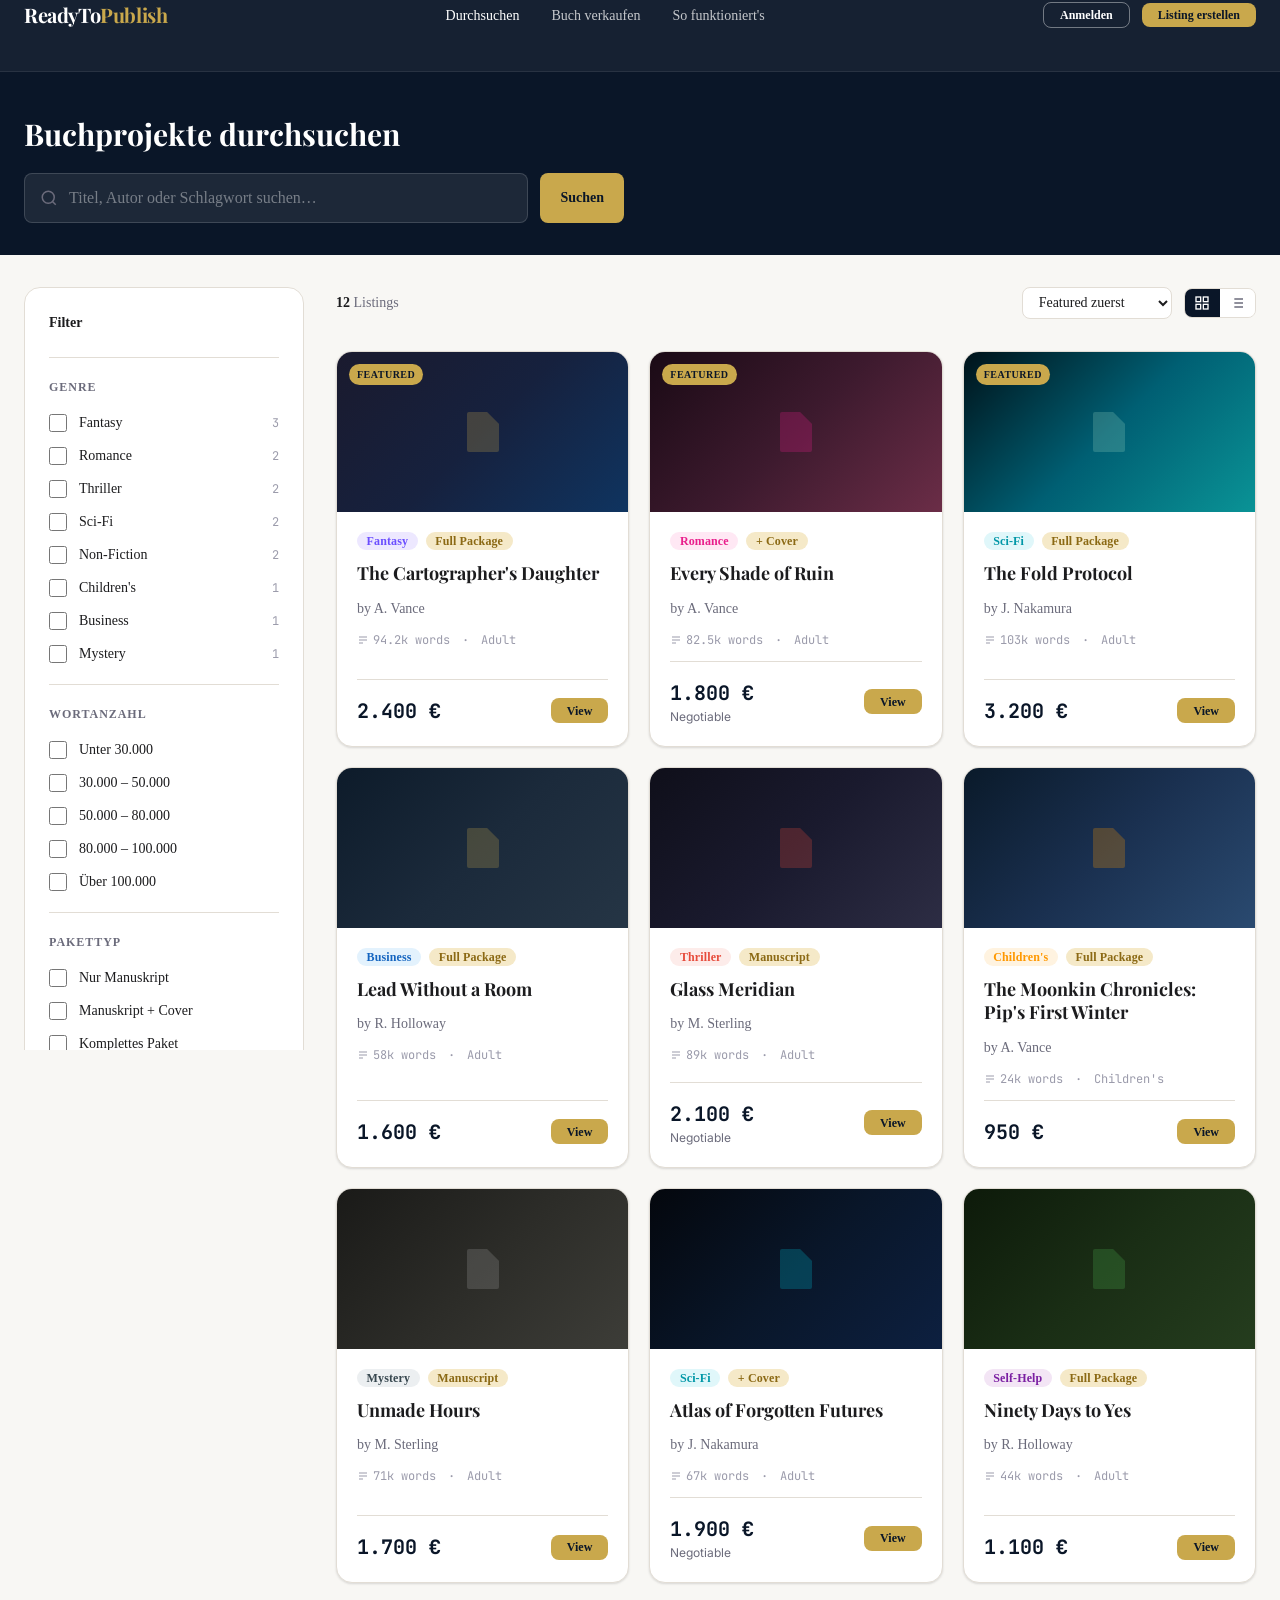
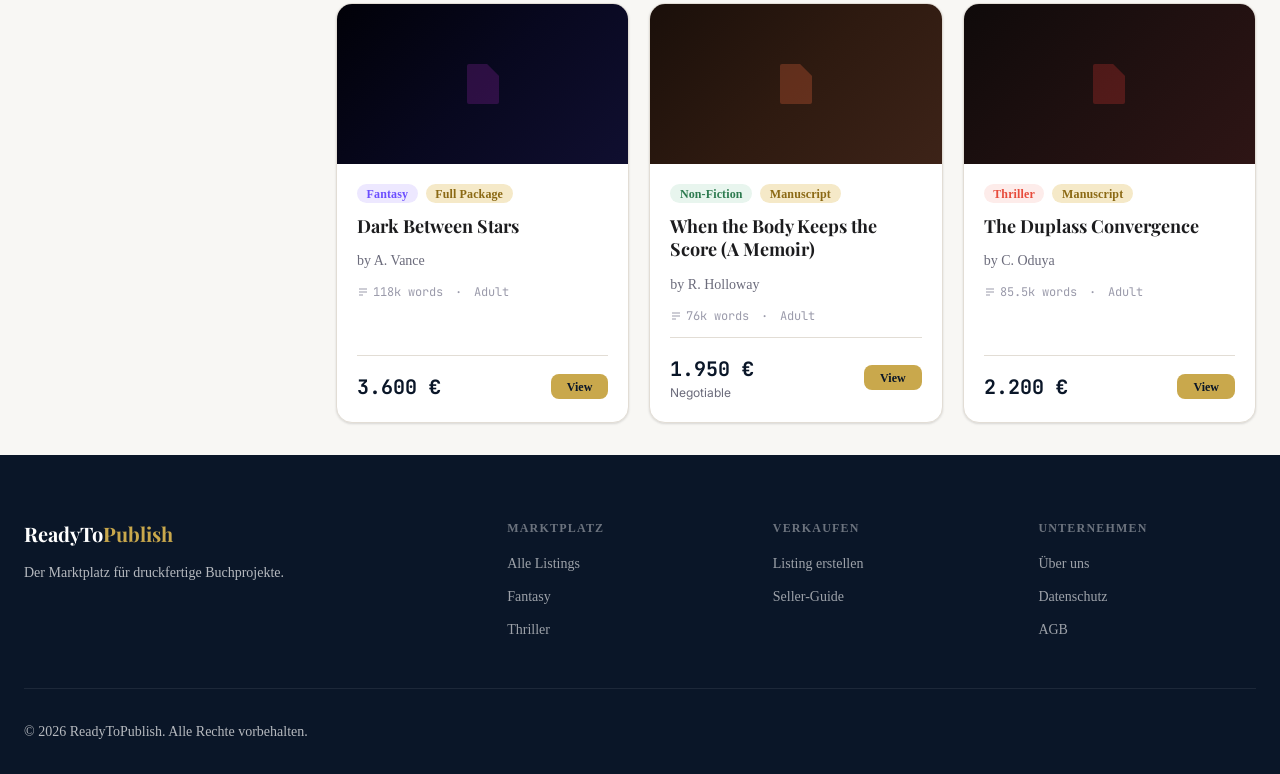
==== browse.html @ c1dad69d "feat: launch ReadyToPublish marketplace website Complete 4-page marketplace for buying and selling f" ====
<!DOCTYPE html>
<html lang="de">
<head>
  <meta charset="UTF-8">
  <meta name="viewport" content="width=device-width, initial-scale=1.0">
  <title>Listings durchsuchen — ReadyToPublish</title>
  <meta name="description" content="Durchsuche hunderte druckfertige Buchprojekte nach Genre, Wortanzahl, Pakettyp und Preis.">
  <link rel="preconnect" href="https://fonts.googleapis.com">
  <link rel="preconnect" href="https://fonts.gstatic.com" crossorigin>
  <link href="https://fonts.googleapis.com/css2?family=Playfair+Display:ital,wght@0,700;0,800;1,700&family=Inter:wght@400;500;600;700&family=JetBrains+Mono:wght@400;700&display=swap" rel="stylesheet">
  <link rel="stylesheet" href="css/reset.css">
  <link rel="stylesheet" href="css/variables.css">
  <link rel="stylesheet" href="css/layout.css">
  <link rel="stylesheet" href="css/components.css">
  <link rel="stylesheet" href="css/browse.css">
</head>
<body>

<!-- Navigation -->
<nav class="nav">
  <div class="container">
    <div class="nav__inner">
      <a href="index.html" class="nav__logo">ReadyTo<span>Publish</span></a>
      <div class="nav__links">
        <a href="browse.html" class="nav__link">Durchsuchen</a>
        <a href="sell.html" class="nav__link">Buch verkaufen</a>
        <a href="index.html#how-it-works" class="nav__link">So funktioniert's</a>
      </div>
      <div class="nav__actions">
        <a href="#" class="btn btn--outline btn--sm">Anmelden</a>
        <a href="sell.html" class="btn btn--primary btn--sm">Listing erstellen</a>
      </div>
      <button class="nav__toggle" aria-label="Menü öffnen" aria-expanded="false">
        <span></span><span></span><span></span>
      </button>
    </div>
  </div>
  <div class="nav__mobile">
    <a href="browse.html" class="nav__link">Durchsuchen</a>
    <a href="sell.html" class="nav__link">Buch verkaufen</a>
    <a href="index.html#how-it-works" class="nav__link">So funktioniert's</a>
    <a href="#" class="btn btn--outline btn--sm" style="margin-top:8px">Anmelden</a>
    <a href="sell.html" class="btn btn--primary btn--sm">Listing erstellen</a>
  </div>
</nav>

<!-- Browse header -->
<div class="browse-header">
  <div class="container">
    <h1 class="browse-header__title">Buchprojekte durchsuchen</h1>
    <form class="search-bar" id="searchForm">
      <div class="search-bar__input-wrap">
        <svg viewBox="0 0 24 24" fill="none" stroke="currentColor" stroke-width="2">
          <circle cx="11" cy="11" r="8"/><path d="m21 21-4.35-4.35"/>
        </svg>
        <input type="search" class="search-bar__input" id="searchInput"
               placeholder="Titel, Autor oder Schlagwort suchen…">
      </div>
      <button type="submit" class="btn btn--primary">Suchen</button>
    </form>
  </div>
</div>

<!-- Browse body -->
<div class="browse-body">
  <div class="container">
    <div class="browse-layout">

      <!-- Filter Sidebar -->
      <aside class="filter-sidebar">
        <div class="filter-sidebar__title">
          Filter
          <span class="filter-sidebar__clear" id="clearFilters">Alle zurücksetzen</span>
        </div>

        <!-- Mobile close -->
        <button id="closeSidebar" class="btn btn--ghost btn--sm" style="display:none; margin-bottom: var(--space-4)">
          ✕ Schließen
        </button>

        <div class="filter-group">
          <div class="filter-group__heading">Genre</div>
          <div class="checkbox-group" id="genreFilter">
            <!-- rendered by JS -->
          </div>
        </div>

        <div class="filter-group">
          <div class="filter-group__heading">Wortanzahl</div>
          <div class="checkbox-group" id="wordRangeFilter">
            <!-- rendered by JS -->
          </div>
        </div>

        <div class="filter-group">
          <div class="filter-group__heading">Pakettyp</div>
          <div class="checkbox-group" id="packageFilter">
            <!-- rendered by JS -->
          </div>
        </div>

        <div class="filter-group">
          <div class="filter-group__heading">Preis (€)</div>
          <div class="price-range-inputs">
            <input type="number" class="price-range-input" id="priceMin"
                   placeholder="Min" min="0" step="100">
            <input type="number" class="price-range-input" id="priceMax"
                   placeholder="Max" min="0" step="100">
          </div>
        </div>
      </aside>

      <!-- Main content -->
      <main>
        <!-- Mobile filter toggle -->
        <button class="filter-toggle-btn" id="filterToggleBtn">
          <svg width="16" height="16" viewBox="0 0 24 24" fill="none" stroke="currentColor" stroke-width="2">
            <line x1="4" y1="6" x2="20" y2="6"/><line x1="8" y1="12" x2="20" y2="12"/>
            <line x1="12" y1="18" x2="20" y2="18"/>
          </svg>
          Filter anzeigen
        </button>

        <div class="browse-toolbar">
          <div class="browse-result-count" id="resultCount">–</div>
          <div class="browse-controls">
            <select class="sort-select" id="sortSelect">
              <option value="featured">Featured zuerst</option>
              <option value="newest">Neueste zuerst</option>
              <option value="price-asc">Preis: Aufsteigend</option>
              <option value="price-desc">Preis: Absteigend</option>
              <option value="words-desc">Meiste Wörter</option>
            </select>
            <div class="view-toggle">
              <button class="view-toggle__btn active" data-view="grid" title="Rasteransicht">
                <svg viewBox="0 0 24 24" fill="none" stroke="currentColor" stroke-width="2">
                  <rect x="3" y="3" width="7" height="7"/><rect x="14" y="3" width="7" height="7"/>
                  <rect x="3" y="14" width="7" height="7"/><rect x="14" y="14" width="7" height="7"/>
                </svg>
              </button>
              <button class="view-toggle__btn" data-view="list" title="Listenansicht">
                <svg viewBox="0 0 24 24" fill="none" stroke="currentColor" stroke-width="2">
                  <line x1="8" y1="6" x2="21" y2="6"/><line x1="8" y1="12" x2="21" y2="12"/>
                  <line x1="8" y1="18" x2="21" y2="18"/>
                  <line x1="3" y1="6" x2="3.01" y2="6"/><line x1="3" y1="12" x2="3.01" y2="12"/>
                  <line x1="3" y1="18" x2="3.01" y2="18"/>
                </svg>
              </button>
            </div>
          </div>
        </div>

        <!-- Active filter chips -->
        <div class="active-filters" id="activeFilters"></div>

        <!-- Listings -->
        <div class="listings-grid" id="listingsContainer">
          <!-- rendered by JS -->
        </div>
      </main>

    </div>
  </div>
</div>

<!-- Footer -->
<footer class="footer">
  <div class="container">
    <div class="footer__grid">
      <div>
        <div class="footer__logo">ReadyTo<span>Publish</span></div>
        <p class="footer__tagline">Der Marktplatz für druckfertige Buchprojekte.</p>
      </div>
      <div>
        <div class="footer__heading">Marktplatz</div>
        <div class="footer__links">
          <a href="browse.html" class="footer__link">Alle Listings</a>
          <a href="browse.html?category=fantasy" class="footer__link">Fantasy</a>
          <a href="browse.html?category=thriller" class="footer__link">Thriller</a>
        </div>
      </div>
      <div>
        <div class="footer__heading">Verkaufen</div>
        <div class="footer__links">
          <a href="sell.html" class="footer__link">Listing erstellen</a>
          <a href="#" class="footer__link">Seller-Guide</a>
        </div>
      </div>
      <div>
        <div class="footer__heading">Unternehmen</div>
        <div class="footer__links">
          <a href="#" class="footer__link">Über uns</a>
          <a href="#" class="footer__link">Datenschutz</a>
          <a href="#" class="footer__link">AGB</a>
        </div>
      </div>
    </div>
    <div class="footer__bottom">
      <span>© 2026 ReadyToPublish. Alle Rechte vorbehalten.</span>
    </div>
  </div>
</footer>

<script type="module" src="js/browse.js"></script>
</body>
</html>
---- css/variables.css ----
:root {
  /* Colors */
  --color-navy: #0A1628;
  --color-navy-light: #1A2A45;
  --color-navy-mid: #122040;
  --color-gold: #C9A84C;
  --color-gold-light: #E8C96B;
  --color-gold-pale: #F5E9C8;
  --color-surface: #F8F7F4;
  --color-surface-alt: #EFEDE8;
  --color-white: #FFFFFF;
  --color-text: #1C1C1E;
  --color-text-muted: #6B6B7B;
  --color-text-light: #9B9BAB;
  --color-border: #E2DDD5;
  --color-border-dark: #C8C2B8;
  --color-success: #2D7A4F;
  --color-success-bg: #E8F5EE;
  --color-error: #C0392B;
  --color-error-bg: #FDECEA;

  /* Genre Colors */
  --color-fantasy: #6B4EFF;
  --color-romance: #E91E8C;
  --color-thriller: #E74C3C;
  --color-scifi: #0097A7;
  --color-nonfiction: #2D7A4F;
  --color-children: #FF9800;
  --color-business: #1565C0;
  --color-selfhelp: #7B1FA2;
  --color-biography: #5D4037;
  --color-mystery: #37474F;

  /* Typography */
  --font-serif: 'Playfair Display', Georgia, serif;
  --font-sans: 'Inter', -apple-system, BlinkMacSystemFont, 'Segoe UI', sans-serif;
  --font-mono: 'JetBrains Mono', 'Fira Code', monospace;

  /* Font Sizes */
  --text-xs: 0.75rem;
  --text-sm: 0.875rem;
  --text-base: 1rem;
  --text-lg: 1.125rem;
  --text-xl: 1.25rem;
  --text-2xl: 1.5rem;
  --text-3xl: 1.875rem;
  --text-4xl: 2.25rem;
  --text-5xl: 3rem;
  --text-6xl: 3.75rem;

  /* Font Weights */
  --weight-normal: 400;
  --weight-medium: 500;
  --weight-semibold: 600;
  --weight-bold: 700;

  /* Spacing */
  --space-1: 0.25rem;
  --space-2: 0.5rem;
  --space-3: 0.75rem;
  --space-4: 1rem;
  --space-5: 1.25rem;
  --space-6: 1.5rem;
  --space-8: 2rem;
  --space-10: 2.5rem;
  --space-12: 3rem;
  --space-16: 4rem;
  --space-20: 5rem;
  --space-24: 6rem;
  --space-32: 8rem;

  /* Border Radius */
  --radius-sm: 4px;
  --radius-md: 8px;
  --radius-lg: 12px;
  --radius-xl: 16px;
  --radius-2xl: 24px;
  --radius-full: 9999px;

  /* Shadows */
  --shadow-sm: 0 1px 3px rgba(0,0,0,0.08), 0 1px 2px rgba(0,0,0,0.06);
  --shadow-md: 0 4px 12px rgba(0,0,0,0.1), 0 2px 6px rgba(0,0,0,0.06);
  --shadow-lg: 0 10px 30px rgba(0,0,0,0.12), 0 4px 12px rgba(0,0,0,0.08);
  --shadow-xl: 0 20px 50px rgba(0,0,0,0.15);
  --shadow-gold: 0 4px 20px rgba(201,168,76,0.3);

  /* Transitions */
  --transition-fast: 150ms ease;
  --transition-base: 250ms ease;
  --transition-slow: 400ms ease;

  /* Layout */
  --container-max: 1280px;
  --container-narrow: 800px;
  --nav-height: 72px;
  --sidebar-width: 280px;
}
---- css/layout.css ----
.container {
  width: 100%;
  max-width: var(--container-max);
  margin-inline: auto;
  padding-inline: var(--space-6);
}

.container--narrow {
  max-width: var(--container-narrow);
}

/* Grid utilities */
.grid-2 { display: grid; grid-template-columns: repeat(2, 1fr); gap: var(--space-6); }
.grid-3 { display: grid; grid-template-columns: repeat(3, 1fr); gap: var(--space-6); }
.grid-4 { display: grid; grid-template-columns: repeat(4, 1fr); gap: var(--space-6); }

/* Flex utilities */
.flex { display: flex; }
.flex-col { display: flex; flex-direction: column; }
.items-center { align-items: center; }
.justify-between { justify-content: space-between; }
.justify-center { justify-content: center; }
.gap-2 { gap: var(--space-2); }
.gap-3 { gap: var(--space-3); }
.gap-4 { gap: var(--space-4); }
.gap-6 { gap: var(--space-6); }
.gap-8 { gap: var(--space-8); }

/* Section spacing */
.section {
  padding-block: var(--space-20);
}

.section--lg {
  padding-block: var(--space-24);
}

.section--sm {
  padding-block: var(--space-12);
}

/* Section headers */
.section-header {
  display: flex;
  align-items: flex-end;
  justify-content: space-between;
  margin-bottom: var(--space-10);
  gap: var(--space-4);
}

.section-title {
  font-family: var(--font-serif);
  font-size: var(--text-3xl);
  font-weight: var(--weight-bold);
  color: var(--color-text);
  line-height: 1.2;
}

.section-subtitle {
  font-size: var(--text-lg);
  color: var(--color-text-muted);
  margin-top: var(--space-2);
}

.section-link {
  font-size: var(--text-sm);
  font-weight: var(--weight-semibold);
  color: var(--color-gold);
  white-space: nowrap;
  transition: color var(--transition-fast);
}

.section-link:hover {
  color: var(--color-gold-light);
}

/* Responsive */
@media (max-width: 1024px) {
  .grid-4 { grid-template-columns: repeat(2, 1fr); }
  .grid-3 { grid-template-columns: repeat(2, 1fr); }
}

@media (max-width: 768px) {
  .container { padding-inline: var(--space-4); }
  .grid-4, .grid-3, .grid-2 { grid-template-columns: 1fr; }
  .section { padding-block: var(--space-12); }
  .section--lg { padding-block: var(--space-16); }
  .section-title { font-size: var(--text-2xl); }
  .section-header { flex-direction: column; align-items: flex-start; }
}
---- css/components.css ----
/* =========================================
   NAVIGATION
   ========================================= */
.nav {
  position: sticky;
  top: 0;
  z-index: 100;
  height: var(--nav-height);
  background: rgba(10, 22, 40, 0.95);
  backdrop-filter: blur(12px);
  -webkit-backdrop-filter: blur(12px);
  border-bottom: 1px solid rgba(255,255,255,0.08);
}

.nav__inner {
  display: flex;
  align-items: center;
  justify-content: space-between;
  height: 100%;
}

.nav__logo {
  font-family: var(--font-serif);
  font-size: var(--text-xl);
  font-weight: var(--weight-bold);
  color: var(--color-white);
  letter-spacing: -0.02em;
}

.nav__logo span {
  color: var(--color-gold);
}

.nav__links {
  display: flex;
  align-items: center;
  gap: var(--space-8);
}

.nav__link {
  font-size: var(--text-sm);
  font-weight: var(--weight-medium);
  color: rgba(255,255,255,0.75);
  transition: color var(--transition-fast);
}

.nav__link:hover,
.nav__link--active {
  color: var(--color-white);
}

.nav__actions {
  display: flex;
  align-items: center;
  gap: var(--space-3);
}

.nav__toggle {
  display: none;
  flex-direction: column;
  gap: 5px;
  padding: var(--space-2);
  color: var(--color-white);
}

.nav__toggle span {
  display: block;
  width: 22px;
  height: 2px;
  background: currentColor;
  border-radius: 2px;
  transition: transform var(--transition-base), opacity var(--transition-base);
}

.nav__toggle.is-open span:nth-child(1) { transform: translateY(7px) rotate(45deg); }
.nav__toggle.is-open span:nth-child(2) { opacity: 0; }
.nav__toggle.is-open span:nth-child(3) { transform: translateY(-7px) rotate(-45deg); }

.nav__mobile {
  display: none;
  position: absolute;
  top: var(--nav-height);
  left: 0;
  right: 0;
  background: var(--color-navy);
  border-bottom: 1px solid rgba(255,255,255,0.08);
  padding: var(--space-4) var(--space-6) var(--space-6);
  flex-direction: column;
  gap: var(--space-4);
}

.nav__mobile.is-open { display: flex; }

.nav__mobile .nav__link {
  font-size: var(--text-base);
  color: rgba(255,255,255,0.85);
}

@media (max-width: 768px) {
  .nav__links { display: none; }
  .nav__toggle { display: flex; }
}

/* =========================================
   BUTTONS
   ========================================= */
.btn {
  display: inline-flex;
  align-items: center;
  justify-content: center;
  gap: var(--space-2);
  padding: 0.625rem var(--space-5);
  font-size: var(--text-sm);
  font-weight: var(--weight-semibold);
  border-radius: var(--radius-md);
  transition: all var(--transition-fast);
  white-space: nowrap;
  line-height: 1;
}

.btn--primary {
  background: var(--color-gold);
  color: var(--color-navy);
}
.btn--primary:hover {
  background: var(--color-gold-light);
  transform: translateY(-1px);
  box-shadow: var(--shadow-gold);
}

.btn--outline {
  background: transparent;
  color: var(--color-white);
  border: 1.5px solid rgba(255,255,255,0.4);
}
.btn--outline:hover {
  border-color: var(--color-white);
  background: rgba(255,255,255,0.08);
}

.btn--outline-dark {
  background: transparent;
  color: var(--color-navy);
  border: 1.5px solid var(--color-border-dark);
}
.btn--outline-dark:hover {
  border-color: var(--color-navy);
  background: var(--color-surface-alt);
}

.btn--ghost {
  background: transparent;
  color: var(--color-text-muted);
}
.btn--ghost:hover {
  color: var(--color-text);
  background: var(--color-surface-alt);
}

.btn--sm {
  padding: 0.4rem var(--space-4);
  font-size: var(--text-xs);
}

.btn--lg {
  padding: 0.875rem var(--space-8);
  font-size: var(--text-base);
  border-radius: var(--radius-lg);
}

.btn--full { width: 100%; }

/* =========================================
   BADGES
   ========================================= */
.badge {
  display: inline-flex;
  align-items: center;
  gap: var(--space-1);
  padding: 0.2rem 0.6rem;
  font-size: var(--text-xs);
  font-weight: var(--weight-semibold);
  border-radius: var(--radius-full);
  line-height: 1;
  letter-spacing: 0.01em;
  white-space: nowrap;
}

.badge--fantasy   { background: #EDE8FF; color: var(--color-fantasy); }
.badge--romance   { background: #FFE8F4; color: var(--color-romance); }
.badge--thriller  { background: #FDECEA; color: var(--color-thriller); }
.badge--scifi     { background: #E0F7FA; color: var(--color-scifi); }
.badge--nonfiction{ background: #E8F5EE; color: var(--color-nonfiction); }
.badge--children  { background: #FFF3E0; color: var(--color-children); }
.badge--business  { background: #E3F2FD; color: var(--color-business); }
.badge--selfhelp  { background: #F3E5F5; color: var(--color-selfhelp); }
.badge--biography { background: #EFEBE9; color: var(--color-biography); }
.badge--mystery   { background: #ECEFF1; color: var(--color-mystery); }

.badge--package {
  background: var(--color-gold-pale);
  color: #8B6914;
}

/* =========================================
   LISTING CARD
   ========================================= */
.listing-card {
  background: var(--color-white);
  border-radius: var(--radius-xl);
  overflow: hidden;
  box-shadow: var(--shadow-sm);
  border: 1px solid var(--color-border);
  transition: transform var(--transition-base), box-shadow var(--transition-base);
  display: flex;
  flex-direction: column;
}

.listing-card:hover {
  transform: translateY(-4px);
  box-shadow: var(--shadow-lg);
}

.listing-card__cover {
  height: 160px;
  position: relative;
  display: flex;
  align-items: center;
  justify-content: center;
}

.listing-card__cover-icon {
  width: 48px;
  height: 48px;
  opacity: 0.25;
}

.listing-card__featured-tag {
  position: absolute;
  top: var(--space-3);
  left: var(--space-3);
  background: var(--color-gold);
  color: var(--color-navy);
  font-size: 10px;
  font-weight: var(--weight-bold);
  padding: 3px 8px;
  border-radius: var(--radius-full);
  letter-spacing: 0.05em;
  text-transform: uppercase;
}

.listing-card__body {
  padding: var(--space-5);
  flex: 1;
  display: flex;
  flex-direction: column;
  gap: var(--space-3);
}

.listing-card__meta {
  display: flex;
  align-items: center;
  gap: var(--space-2);
  flex-wrap: wrap;
}

.listing-card__title {
  font-family: var(--font-serif);
  font-size: var(--text-lg);
  font-weight: var(--weight-bold);
  color: var(--color-text);
  line-height: 1.3;
}

.listing-card__author {
  font-size: var(--text-sm);
  color: var(--color-text-muted);
}

.listing-card__stats {
  display: flex;
  align-items: center;
  gap: var(--space-3);
  font-family: var(--font-mono);
  font-size: var(--text-xs);
  color: var(--color-text-light);
}

.listing-card__stat {
  display: flex;
  align-items: center;
  gap: var(--space-1);
}

.listing-card__footer {
  display: flex;
  align-items: center;
  justify-content: space-between;
  margin-top: auto;
  padding-top: var(--space-4);
  border-top: 1px solid var(--color-border);
}

.listing-card__price {
  font-family: var(--font-mono);
  font-size: var(--text-xl);
  font-weight: var(--weight-bold);
  color: var(--color-navy);
}

.listing-card__price-note {
  font-family: var(--font-sans);
  font-size: var(--text-xs);
  color: var(--color-text-muted);
  font-weight: var(--weight-normal);
}

/* List variant */
.listing-card--list {
  flex-direction: row;
  align-items: stretch;
}

.listing-card--list .listing-card__cover {
  width: 120px;
  min-width: 120px;
  height: auto;
  border-radius: 0;
}

.listing-card--list .listing-card__body {
  padding: var(--space-4) var(--space-5);
}

.listing-card--list .listing-card__footer {
  padding-top: var(--space-3);
}

/* =========================================
   STATS ROW
   ========================================= */
.stats-row {
  display: flex;
  gap: var(--space-8);
  flex-wrap: wrap;
}

.stat-item {
  display: flex;
  flex-direction: column;
  gap: var(--space-1);
}

.stat-item__value {
  font-family: var(--font-serif);
  font-size: var(--text-3xl);
  font-weight: var(--weight-bold);
  color: var(--color-gold);
  line-height: 1;
}

.stat-item__label {
  font-size: var(--text-sm);
  color: rgba(255,255,255,0.6);
}

/* =========================================
   SELLER AVATAR
   ========================================= */
.seller-avatar {
  width: 40px;
  height: 40px;
  border-radius: var(--radius-full);
  display: flex;
  align-items: center;
  justify-content: center;
  font-weight: var(--weight-bold);
  font-size: var(--text-sm);
  color: var(--color-white);
  flex-shrink: 0;
}

.seller-avatar--lg {
  width: 56px;
  height: 56px;
  font-size: var(--text-lg);
}

/* =========================================
   STAR RATING
   ========================================= */
.star-rating {
  display: flex;
  gap: 2px;
  color: var(--color-gold);
}

.star-rating svg {
  width: 14px;
  height: 14px;
}

/* =========================================
   FORM ELEMENTS
   ========================================= */
.form-group {
  display: flex;
  flex-direction: column;
  gap: var(--space-2);
}

.form-label {
  font-size: var(--text-sm);
  font-weight: var(--weight-semibold);
  color: var(--color-text);
}

.form-input,
.form-select,
.form-textarea {
  width: 100%;
  padding: 0.625rem var(--space-4);
  font-size: var(--text-base);
  border: 1.5px solid var(--color-border);
  border-radius: var(--radius-md);
  background: var(--color-white);
  color: var(--color-text);
  transition: border-color var(--transition-fast), box-shadow var(--transition-fast);
  outline: none;
}

.form-input:focus,
.form-select:focus,
.form-textarea:focus {
  border-color: var(--color-gold);
  box-shadow: 0 0 0 3px rgba(201,168,76,0.15);
}

.form-textarea {
  resize: vertical;
  min-height: 120px;
  line-height: 1.6;
}

.form-hint {
  font-size: var(--text-xs);
  color: var(--color-text-muted);
}

.form-char-count {
  font-size: var(--text-xs);
  color: var(--color-text-light);
  text-align: right;
}

/* =========================================
   CHECKBOX & RADIO
   ========================================= */
.checkbox-group,
.radio-group {
  display: flex;
  flex-direction: column;
  gap: var(--space-3);
}

.checkbox-item,
.radio-item {
  display: flex;
  align-items: center;
  gap: var(--space-3);
  cursor: pointer;
}

.checkbox-item input,
.radio-item input {
  width: 18px;
  height: 18px;
  accent-color: var(--color-gold);
  cursor: pointer;
  flex-shrink: 0;
}

.checkbox-item__label,
.radio-item__label {
  font-size: var(--text-sm);
  color: var(--color-text);
}

.checkbox-item__count {
  margin-left: auto;
  font-size: var(--text-xs);
  color: var(--color-text-light);
  font-family: var(--font-mono);
}

/* =========================================
   TAGS / CHIPS
   ========================================= */
.chip {
  display: inline-flex;
  align-items: center;
  gap: var(--space-2);
  padding: 0.25rem 0.625rem;
  font-size: var(--text-xs);
  font-weight: var(--weight-medium);
  background: var(--color-surface-alt);
  color: var(--color-text-muted);
  border-radius: var(--radius-full);
  border: 1px solid var(--color-border);
}

.chip--active {
  background: var(--color-navy);
  color: var(--color-white);
  border-color: var(--color-navy);
}

.chip__remove {
  display: flex;
  align-items: center;
  justify-content: center;
  width: 14px;
  height: 14px;
  border-radius: var(--radius-full);
  background: rgba(255,255,255,0.2);
  cursor: pointer;
  font-size: 10px;
  line-height: 1;
}

/* =========================================
   DIVIDER
   ========================================= */
.divider {
  border: none;
  border-top: 1px solid var(--color-border);
  margin-block: var(--space-6);
}

/* =========================================
   EMPTY STATE
   ========================================= */
.empty-state {
  text-align: center;
  padding: var(--space-16) var(--space-8);
}

.empty-state__icon {
  width: 64px;
  height: 64px;
  margin: 0 auto var(--space-4);
  opacity: 0.3;
}

.empty-state__title {
  font-family: var(--font-serif);
  font-size: var(--text-xl);
  font-weight: var(--weight-bold);
  color: var(--color-text);
  margin-bottom: var(--space-2);
}

.empty-state__text {
  font-size: var(--text-base);
  color: var(--color-text-muted);
  max-width: 360px;
  margin: 0 auto var(--space-6);
}

/* =========================================
   FOOTER
   ========================================= */
.footer {
  background: var(--color-navy);
  color: rgba(255,255,255,0.7);
  padding-block: var(--space-16) var(--space-8);
  margin-top: auto;
}

.footer__grid {
  display: grid;
  grid-template-columns: 2fr 1fr 1fr 1fr;
  gap: var(--space-12);
  margin-bottom: var(--space-12);
}

.footer__logo {
  font-family: var(--font-serif);
  font-size: var(--text-xl);
  font-weight: var(--weight-bold);
  color: var(--color-white);
  margin-bottom: var(--space-3);
}

.footer__logo span { color: var(--color-gold); }

.footer__tagline {
  font-size: var(--text-sm);
  line-height: 1.7;
  max-width: 280px;
}

.footer__heading {
  font-size: var(--text-xs);
  font-weight: var(--weight-bold);
  letter-spacing: 0.1em;
  text-transform: uppercase;
  color: rgba(255,255,255,0.4);
  margin-bottom: var(--space-4);
}

.footer__links {
  display: flex;
  flex-direction: column;
  gap: var(--space-3);
}

.footer__link {
  font-size: var(--text-sm);
  color: rgba(255,255,255,0.6);
  transition: color var(--transition-fast);
}

.footer__link:hover { color: var(--color-white); }

.footer__bottom {
  display: flex;
  align-items: center;
  justify-content: space-between;
  padding-top: var(--space-8);
  border-top: 1px solid rgba(255,255,255,0.08);
  font-size: var(--text-sm);
  gap: var(--space-4);
  flex-wrap: wrap;
}

@media (max-width: 768px) {
  .footer__grid {
    grid-template-columns: 1fr 1fr;
    gap: var(--space-8);
  }

  .footer__bottom {
    flex-direction: column;
    align-items: flex-start;
  }
}

@media (max-width: 480px) {
  .footer__grid { grid-template-columns: 1fr; }
}
---- css/browse.css ----
.browse-header {
  background: var(--color-navy);
  padding-block: var(--space-10) var(--space-8);
}

.browse-header__title {
  font-family: var(--font-serif);
  font-size: var(--text-3xl);
  font-weight: var(--weight-bold);
  color: var(--color-white);
  margin-bottom: var(--space-4);
}

.search-bar {
  display: flex;
  gap: var(--space-3);
  max-width: 600px;
}

.search-bar__input-wrap {
  flex: 1;
  position: relative;
}

.search-bar__input-wrap svg {
  position: absolute;
  left: var(--space-4);
  top: 50%;
  transform: translateY(-50%);
  color: var(--color-text-muted);
  width: 18px;
  height: 18px;
}

.search-bar__input {
  width: 100%;
  padding: 0.75rem var(--space-4) 0.75rem 2.75rem;
  font-size: var(--text-base);
  border: 1.5px solid rgba(255,255,255,0.15);
  border-radius: var(--radius-md);
  background: rgba(255,255,255,0.08);
  color: var(--color-white);
  outline: none;
  transition: border-color var(--transition-fast), background var(--transition-fast);
}

.search-bar__input::placeholder { color: rgba(255,255,255,0.4); }
.search-bar__input:focus {
  border-color: var(--color-gold);
  background: rgba(255,255,255,0.12);
}

/* Browse layout */
.browse-body {
  background: var(--color-surface);
  min-height: 60vh;
}

.browse-layout {
  display: grid;
  grid-template-columns: var(--sidebar-width) 1fr;
  gap: var(--space-8);
  padding-block: var(--space-8);
  align-items: start;
}

/* Sidebar */
.filter-sidebar {
  background: var(--color-white);
  border-radius: var(--radius-xl);
  border: 1px solid var(--color-border);
  padding: var(--space-6);
  position: sticky;
  top: calc(var(--nav-height) + var(--space-4));
}

.filter-sidebar__title {
  font-size: var(--text-sm);
  font-weight: var(--weight-bold);
  color: var(--color-text);
  margin-bottom: var(--space-6);
  display: flex;
  align-items: center;
  justify-content: space-between;
}

.filter-sidebar__clear {
  font-size: var(--text-xs);
  color: var(--color-gold);
  font-weight: var(--weight-semibold);
  cursor: pointer;
  display: none;
}

.filter-sidebar__clear.visible { display: block; }

.filter-group {
  padding-block: var(--space-5);
  border-top: 1px solid var(--color-border);
}

.filter-group__heading {
  font-size: var(--text-xs);
  font-weight: var(--weight-bold);
  letter-spacing: 0.08em;
  text-transform: uppercase;
  color: var(--color-text-muted);
  margin-bottom: var(--space-4);
}

/* Price range */
.price-range-inputs {
  display: grid;
  grid-template-columns: 1fr 1fr;
  gap: var(--space-3);
}

.price-range-input {
  padding: 0.5rem var(--space-3);
  border: 1.5px solid var(--color-border);
  border-radius: var(--radius-md);
  font-size: var(--text-sm);
  color: var(--color-text);
  background: var(--color-white);
  outline: none;
  width: 100%;
}

.price-range-input:focus { border-color: var(--color-gold); }

/* Main content */
.browse-main {}

.browse-toolbar {
  display: flex;
  align-items: center;
  justify-content: space-between;
  margin-bottom: var(--space-4);
  gap: var(--space-4);
  flex-wrap: wrap;
}

.browse-result-count {
  font-size: var(--text-sm);
  color: var(--color-text-muted);
}

.browse-result-count strong {
  color: var(--color-text);
  font-weight: var(--weight-semibold);
}

.browse-controls {
  display: flex;
  align-items: center;
  gap: var(--space-3);
}

.sort-select {
  padding: 0.4rem var(--space-3);
  font-size: var(--text-sm);
  border: 1.5px solid var(--color-border);
  border-radius: var(--radius-md);
  background: var(--color-white);
  color: var(--color-text);
  outline: none;
  cursor: pointer;
}

.sort-select:focus { border-color: var(--color-gold); }

.view-toggle {
  display: flex;
  border: 1.5px solid var(--color-border);
  border-radius: var(--radius-md);
  overflow: hidden;
}

.view-toggle__btn {
  padding: 0.4rem 0.6rem;
  color: var(--color-text-muted);
  background: var(--color-white);
  transition: all var(--transition-fast);
  display: flex;
  align-items: center;
}

.view-toggle__btn:hover { background: var(--color-surface-alt); }
.view-toggle__btn.active {
  background: var(--color-navy);
  color: var(--color-white);
}

.view-toggle__btn svg { width: 16px; height: 16px; }

/* Active filter chips */
.active-filters {
  display: flex;
  gap: var(--space-2);
  flex-wrap: wrap;
  margin-bottom: var(--space-4);
}

/* Listings grid / list */
.listings-grid {
  display: grid;
  grid-template-columns: repeat(3, 1fr);
  gap: var(--space-5);
}

.listings-list {
  display: flex;
  flex-direction: column;
  gap: var(--space-4);
}

.filter-toggle-btn {
  display: none;
  align-items: center;
  gap: var(--space-2);
  padding: 0.5rem var(--space-4);
  background: var(--color-white);
  border: 1.5px solid var(--color-border);
  border-radius: var(--radius-md);
  font-size: var(--text-sm);
  font-weight: var(--weight-semibold);
  color: var(--color-text);
}

/* Responsive */
@media (max-width: 1024px) {
  .browse-layout { grid-template-columns: 240px 1fr; gap: var(--space-6); }
  .listings-grid { grid-template-columns: repeat(2, 1fr); }
}

@media (max-width: 768px) {
  .browse-layout { grid-template-columns: 1fr; }
  .filter-sidebar {
    display: none;
    position: fixed;
    top: 0;
    left: 0;
    right: 0;
    bottom: 0;
    z-index: 200;
    border-radius: 0;
    overflow-y: auto;
  }
  .filter-sidebar.mobile-open { display: block; }
  .filter-toggle-btn { display: flex; }
  .listings-grid { grid-template-columns: 1fr; }
}
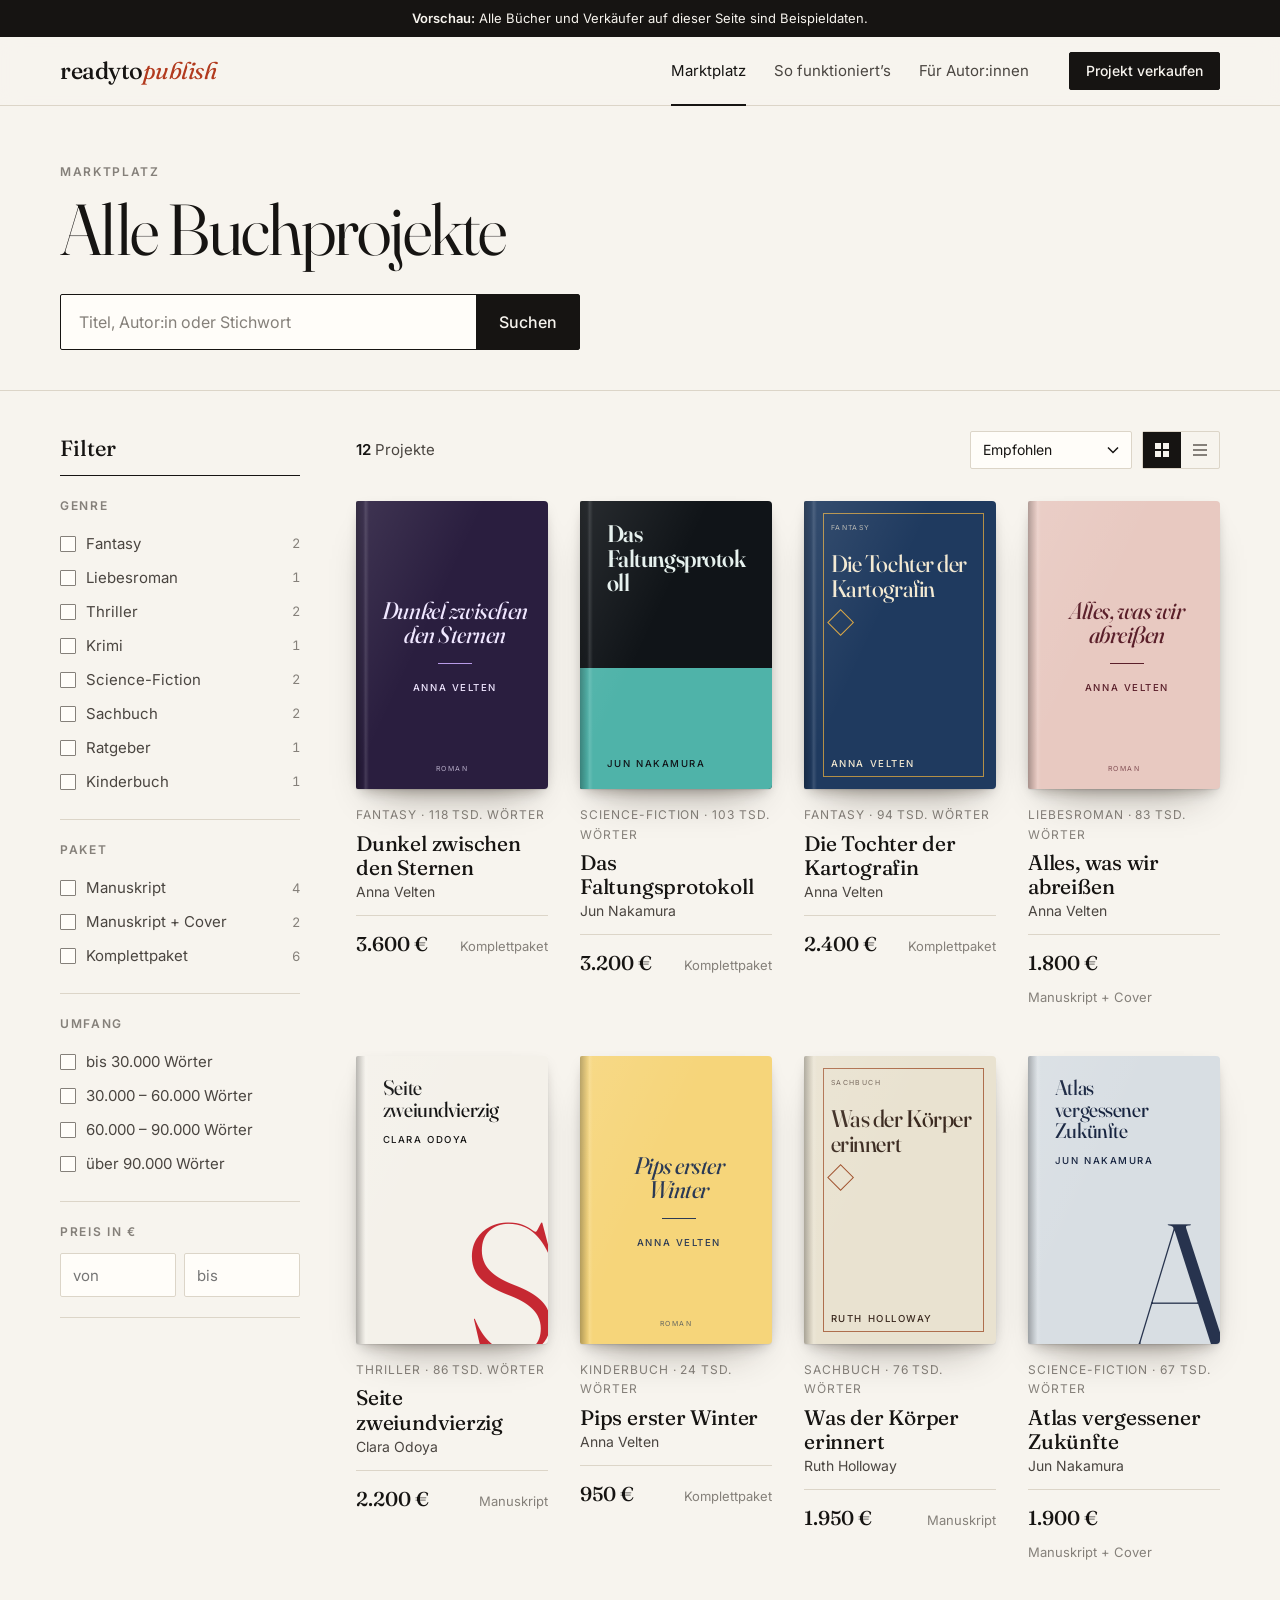
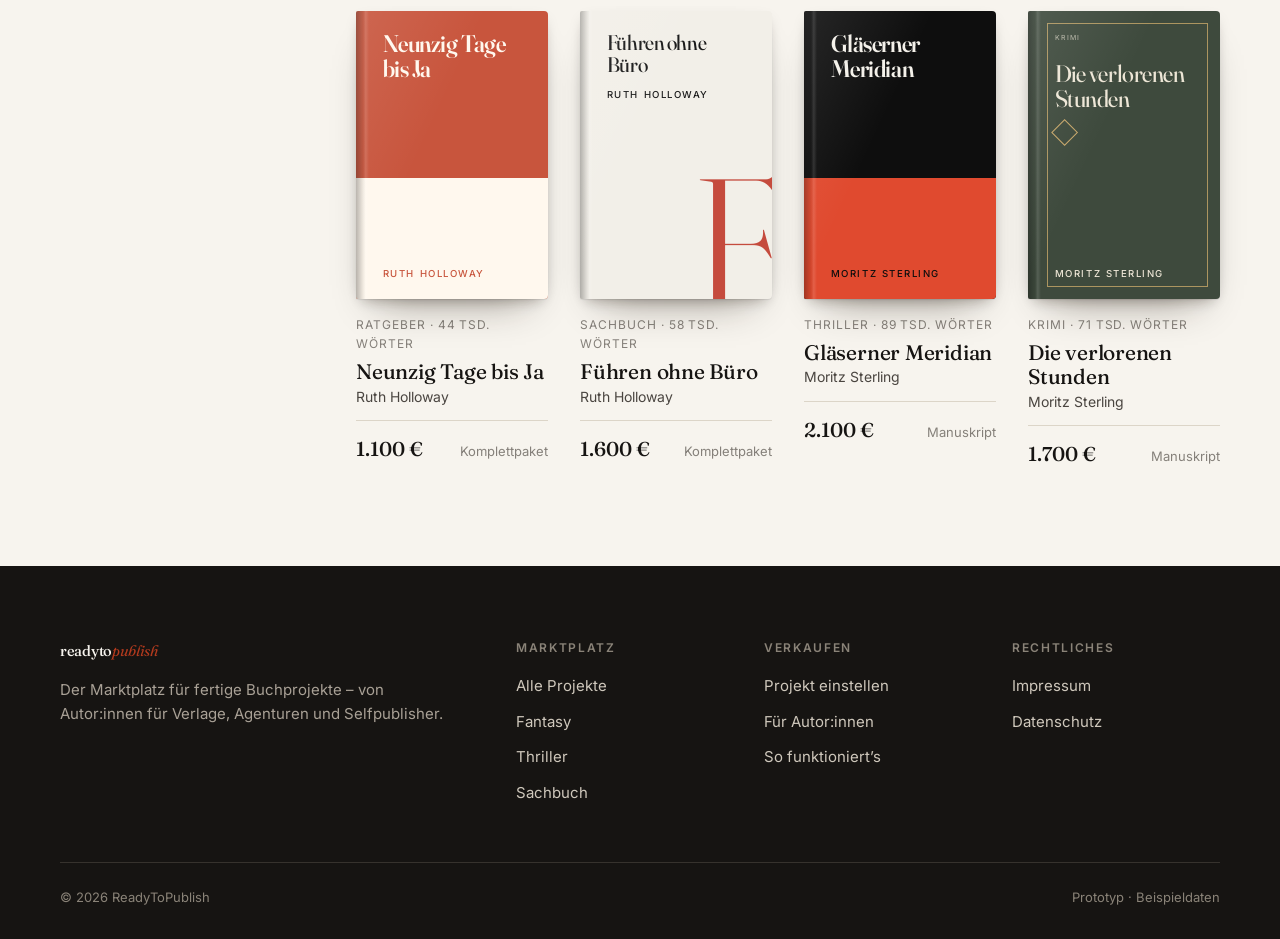
==== commit e5ebbffb: "feat: redesign site in a light editorial style - New look: paper/ink palette with one accent colour," ====
--- a/browse.html
+++ b/browse.html
@@ -2,205 +2,83 @@
 <html lang="de">
 <head>
   <meta charset="UTF-8">
-  <meta name="viewport" content="width=device-width, initial-scale=1.0">
-  <title>Listings durchsuchen — ReadyToPublish</title>
-  <meta name="description" content="Durchsuche hunderte druckfertige Buchprojekte nach Genre, Wortanzahl, Pakettyp und Preis.">
+  <meta name="viewport" content="width=device-width, initial-scale=1">
+  <title>Marktplatz – ReadyToPublish</title>
+  <meta name="description" content="Fertige Buchprojekte nach Genre, Umfang, Paket und Preis durchsuchen.">
   <link rel="preconnect" href="https://fonts.googleapis.com">
   <link rel="preconnect" href="https://fonts.gstatic.com" crossorigin>
-  <link href="https://fonts.googleapis.com/css2?family=Playfair+Display:ital,wght@0,700;0,800;1,700&family=Inter:wght@400;500;600;700&family=JetBrains+Mono:wght@400;700&display=swap" rel="stylesheet">
-  <link rel="stylesheet" href="css/reset.css">
-  <link rel="stylesheet" href="css/variables.css">
-  <link rel="stylesheet" href="css/layout.css">
-  <link rel="stylesheet" href="css/components.css">
-  <link rel="stylesheet" href="css/browse.css">
+  <link href="https://fonts.googleapis.com/css2?family=Fraunces:ital,opsz,wght@0,9..144,300..700;1,9..144,300..700&family=Inter:wght@400;500;600&display=swap" rel="stylesheet">
+  <link rel="stylesheet" href="css/style.css">
 </head>
-<body>
-
-<!-- Navigation -->
-<nav class="nav">
-  <div class="container">
-    <div class="nav__inner">
-      <a href="index.html" class="nav__logo">ReadyTo<span>Publish</span></a>
-      <div class="nav__links">
-        <a href="browse.html" class="nav__link">Durchsuchen</a>
-        <a href="sell.html" class="nav__link">Buch verkaufen</a>
-        <a href="index.html#how-it-works" class="nav__link">So funktioniert's</a>
-      </div>
-      <div class="nav__actions">
-        <a href="#" class="btn btn--outline btn--sm">Anmelden</a>
-        <a href="sell.html" class="btn btn--primary btn--sm">Listing erstellen</a>
-      </div>
-      <button class="nav__toggle" aria-label="Menü öffnen" aria-expanded="false">
-        <span></span><span></span><span></span>
-      </button>
+<body data-page="browse">
+<main>
+  <div class="page-head">
+    <div class="wrap">
+      <p class="kicker">Marktplatz</p>
+      <h1 class="display" style="margin-top:12px">Alle Buchprojekte</h1>
+      <form class="search" id="searchForm" role="search">
+        <input type="search" id="q" placeholder="Titel, Autor:in oder Stichwort" aria-label="Suche">
+        <button type="submit">Suchen</button>
+      </form>
     </div>
   </div>
-  <div class="nav__mobile">
-    <a href="browse.html" class="nav__link">Durchsuchen</a>
-    <a href="sell.html" class="nav__link">Buch verkaufen</a>
-    <a href="index.html#how-it-works" class="nav__link">So funktioniert's</a>
-    <a href="#" class="btn btn--outline btn--sm" style="margin-top:8px">Anmelden</a>
-    <a href="sell.html" class="btn btn--primary btn--sm">Listing erstellen</a>
-  </div>
-</nav>
 
-<!-- Browse header -->
-<div class="browse-header">
-  <div class="container">
-    <h1 class="browse-header__title">Buchprojekte durchsuchen</h1>
-    <form class="search-bar" id="searchForm">
-      <div class="search-bar__input-wrap">
-        <svg viewBox="0 0 24 24" fill="none" stroke="currentColor" stroke-width="2">
-          <circle cx="11" cy="11" r="8"/><path d="m21 21-4.35-4.35"/>
-        </svg>
-        <input type="search" class="search-bar__input" id="searchInput"
-               placeholder="Titel, Autor oder Schlagwort suchen…">
+  <div class="wrap market">
+    <aside class="filters" id="filters" aria-label="Filter">
+      <div class="filters__head">
+        <h2>Filter</h2>
+        <button class="filters__reset" id="reset" type="button">Zurücksetzen</button>
       </div>
-      <button type="submit" class="btn btn--primary">Suchen</button>
-    </form>
-  </div>
-</div>
+      <div class="filter-group">
+        <h3>Genre</h3>
+        <div id="fGenre"></div>
+      </div>
+      <div class="filter-group">
+        <h3>Paket</h3>
+        <div id="fPackage"></div>
+      </div>
+      <div class="filter-group">
+        <h3>Umfang</h3>
+        <div id="fWords"></div>
+      </div>
+      <div class="filter-group">
+        <h3>Preis in €</h3>
+        <div class="price-inputs">
+          <input class="input" type="number" id="pmin" placeholder="von" min="0" step="100" inputmode="numeric" aria-label="Mindestpreis">
+          <input class="input" type="number" id="pmax" placeholder="bis" min="0" step="100" inputmode="numeric" aria-label="Höchstpreis">
+        </div>
+      </div>
+      <button class="btn btn--block filters__close" id="closeFilters" type="button">Ergebnisse anzeigen</button>
+    </aside>
 
-<!-- Browse body -->
-<div class="browse-body">
-  <div class="container">
-    <div class="browse-layout">
-
-      <!-- Filter Sidebar -->
-      <aside class="filter-sidebar">
-        <div class="filter-sidebar__title">
-          Filter
-          <span class="filter-sidebar__clear" id="clearFilters">Alle zurücksetzen</span>
-        </div>
-
-        <!-- Mobile close -->
-        <button id="closeSidebar" class="btn btn--ghost btn--sm" style="display:none; margin-bottom: var(--space-4)">
-          ✕ Schließen
-        </button>
-
-        <div class="filter-group">
-          <div class="filter-group__heading">Genre</div>
-          <div class="checkbox-group" id="genreFilter">
-            <!-- rendered by JS -->
+    <section aria-live="polite">
+      <div class="toolbar">
+        <div class="toolbar__count" id="count"></div>
+        <div class="toolbar__right">
+          <button class="btn btn--ghost btn--sm filter-open" id="openFilters" type="button">Filter</button>
+          <select class="select" id="sort" aria-label="Sortierung">
+            <option value="empfohlen">Empfohlen</option>
+            <option value="neu">Neueste zuerst</option>
+            <option value="preis-auf">Preis aufsteigend</option>
+            <option value="preis-ab">Preis absteigend</option>
+          </select>
+          <div class="view-switch" role="group" aria-label="Ansicht">
+            <button type="button" data-view="grid" aria-pressed="true" title="Raster">
+              <svg width="16" height="16" viewBox="0 0 16 16" fill="currentColor"><rect x="1" y="1" width="6" height="6"/><rect x="9" y="1" width="6" height="6"/><rect x="1" y="9" width="6" height="6"/><rect x="9" y="9" width="6" height="6"/></svg>
+            </button>
+            <button type="button" data-view="list" aria-pressed="false" title="Liste">
+              <svg width="16" height="16" viewBox="0 0 16 16" fill="currentColor"><rect x="1" y="2" width="14" height="2"/><rect x="1" y="7" width="14" height="2"/><rect x="1" y="12" width="14" height="2"/></svg>
+            </button>
           </div>
         </div>
+      </div>
+      <div class="chips" id="chips"></div>
+      <div id="results"></div>
+    </section>
+  </div>
+</main>
 
-        <div class="filter-group">
-          <div class="filter-group__heading">Wortanzahl</div>
-          <div class="checkbox-group" id="wordRangeFilter">
-            <!-- rendered by JS -->
-          </div>
-        </div>
-
-        <div class="filter-group">
-          <div class="filter-group__heading">Pakettyp</div>
-          <div class="checkbox-group" id="packageFilter">
-            <!-- rendered by JS -->
-          </div>
-        </div>
-
-        <div class="filter-group">
-          <div class="filter-group__heading">Preis (€)</div>
-          <div class="price-range-inputs">
-            <input type="number" class="price-range-input" id="priceMin"
-                   placeholder="Min" min="0" step="100">
-            <input type="number" class="price-range-input" id="priceMax"
-                   placeholder="Max" min="0" step="100">
-          </div>
-        </div>
-      </aside>
-
-      <!-- Main content -->
-      <main>
-        <!-- Mobile filter toggle -->
-        <button class="filter-toggle-btn" id="filterToggleBtn">
-          <svg width="16" height="16" viewBox="0 0 24 24" fill="none" stroke="currentColor" stroke-width="2">
-            <line x1="4" y1="6" x2="20" y2="6"/><line x1="8" y1="12" x2="20" y2="12"/>
-            <line x1="12" y1="18" x2="20" y2="18"/>
-          </svg>
-          Filter anzeigen
-        </button>
-
-        <div class="browse-toolbar">
-          <div class="browse-result-count" id="resultCount">–</div>
-          <div class="browse-controls">
-            <select class="sort-select" id="sortSelect">
-              <option value="featured">Featured zuerst</option>
-              <option value="newest">Neueste zuerst</option>
-              <option value="price-asc">Preis: Aufsteigend</option>
-              <option value="price-desc">Preis: Absteigend</option>
-              <option value="words-desc">Meiste Wörter</option>
-            </select>
-            <div class="view-toggle">
-              <button class="view-toggle__btn active" data-view="grid" title="Rasteransicht">
-                <svg viewBox="0 0 24 24" fill="none" stroke="currentColor" stroke-width="2">
-                  <rect x="3" y="3" width="7" height="7"/><rect x="14" y="3" width="7" height="7"/>
-                  <rect x="3" y="14" width="7" height="7"/><rect x="14" y="14" width="7" height="7"/>
-                </svg>
-              </button>
-              <button class="view-toggle__btn" data-view="list" title="Listenansicht">
-                <svg viewBox="0 0 24 24" fill="none" stroke="currentColor" stroke-width="2">
-                  <line x1="8" y1="6" x2="21" y2="6"/><line x1="8" y1="12" x2="21" y2="12"/>
-                  <line x1="8" y1="18" x2="21" y2="18"/>
-                  <line x1="3" y1="6" x2="3.01" y2="6"/><line x1="3" y1="12" x2="3.01" y2="12"/>
-                  <line x1="3" y1="18" x2="3.01" y2="18"/>
-                </svg>
-              </button>
-            </div>
-          </div>
-        </div>
-
-        <!-- Active filter chips -->
-        <div class="active-filters" id="activeFilters"></div>
-
-        <!-- Listings -->
-        <div class="listings-grid" id="listingsContainer">
-          <!-- rendered by JS -->
-        </div>
-      </main>
-
-    </div>
-  </div>
-</div>
-
-<!-- Footer -->
-<footer class="footer">
-  <div class="container">
-    <div class="footer__grid">
-      <div>
-        <div class="footer__logo">ReadyTo<span>Publish</span></div>
-        <p class="footer__tagline">Der Marktplatz für druckfertige Buchprojekte.</p>
-      </div>
-      <div>
-        <div class="footer__heading">Marktplatz</div>
-        <div class="footer__links">
-          <a href="browse.html" class="footer__link">Alle Listings</a>
-          <a href="browse.html?category=fantasy" class="footer__link">Fantasy</a>
-          <a href="browse.html?category=thriller" class="footer__link">Thriller</a>
-        </div>
-      </div>
-      <div>
-        <div class="footer__heading">Verkaufen</div>
-        <div class="footer__links">
-          <a href="sell.html" class="footer__link">Listing erstellen</a>
-          <a href="#" class="footer__link">Seller-Guide</a>
-        </div>
-      </div>
-      <div>
-        <div class="footer__heading">Unternehmen</div>
-        <div class="footer__links">
-          <a href="#" class="footer__link">Über uns</a>
-          <a href="#" class="footer__link">Datenschutz</a>
-          <a href="#" class="footer__link">AGB</a>
-        </div>
-      </div>
-    </div>
-    <div class="footer__bottom">
-      <span>© 2026 ReadyToPublish. Alle Rechte vorbehalten.</span>
-    </div>
-  </div>
-</footer>
-
+<script type="module" src="js/main.js"></script>
 <script type="module" src="js/browse.js"></script>
 </body>
 </html>
--- a/css/style.css
+++ b/css/style.css
@@ -0,0 +1,514 @@
+/* ==========================================================
+   ReadyToPublish – Editorial Design
+   Papier · Tinte · eine Akzentfarbe
+   ========================================================== */
+
+:root {
+  --paper: #F7F4EE;
+  --paper-2: #EEE9DF;
+  --card: #FFFDF9;
+  --ink: #161412;
+  --ink-2: #4A4540;
+  --ink-3: #85807A;
+  --line: #DCD5C8;
+  --line-strong: #161412;
+  --accent: #B23A1E;
+  --accent-hover: #93301A;
+  --ok: #3F6B3A;
+
+  --serif: 'Fraunces', Georgia, 'Times New Roman', serif;
+  --sans: 'Inter', -apple-system, BlinkMacSystemFont, 'Segoe UI', sans-serif;
+
+  --max: 1240px;
+  --gutter: clamp(16px, 4vw, 40px);
+  --radius: 2px;
+  --ease: cubic-bezier(.2,.7,.2,1);
+}
+
+*, *::before, *::after { box-sizing: border-box; margin: 0; padding: 0; }
+html { -webkit-text-size-adjust: 100%; scroll-behavior: smooth; }
+body {
+  font-family: var(--sans);
+  font-size: 16px;
+  line-height: 1.6;
+  color: var(--ink);
+  background: var(--paper);
+  -webkit-font-smoothing: antialiased;
+  min-height: 100vh;
+  display: flex;
+  flex-direction: column;
+}
+main { flex: 1; }
+img, svg { display: block; max-width: 100%; }
+a { color: inherit; text-decoration: none; }
+button, input, select, textarea { font: inherit; color: inherit; }
+button { cursor: pointer; background: none; border: 0; }
+ul, ol { list-style: none; }
+:focus-visible { outline: 2px solid var(--accent); outline-offset: 3px; }
+
+.wrap { max-width: var(--max); margin: 0 auto; padding: 0 var(--gutter); }
+
+/* ---------- Typografie ---------- */
+.display {
+  font-family: var(--serif);
+  font-weight: 350;
+  font-variation-settings: 'opsz' 144, 'SOFT' 0;
+  letter-spacing: -0.025em;
+  line-height: 1.02;
+}
+.display em { font-style: italic; color: var(--accent); }
+.h2 {
+  font-family: var(--serif);
+  font-weight: 400;
+  font-size: clamp(30px, 4vw, 46px);
+  line-height: 1.08;
+  letter-spacing: -0.02em;
+  font-variation-settings: 'opsz' 96;
+}
+.h3 {
+  font-family: var(--serif);
+  font-weight: 500;
+  font-size: 22px;
+  line-height: 1.2;
+  letter-spacing: -0.01em;
+}
+.kicker {
+  font-size: 12px;
+  font-weight: 600;
+  letter-spacing: .14em;
+  text-transform: uppercase;
+  color: var(--ink-3);
+}
+.kicker--accent { color: var(--accent); }
+.lead { font-size: clamp(17px, 1.6vw, 20px); color: var(--ink-2); line-height: 1.55; max-width: 34em; }
+.muted { color: var(--ink-3); }
+
+/* ---------- Buttons ---------- */
+.btn {
+  display: inline-flex; align-items: center; justify-content: center; gap: 8px;
+  height: 46px; padding: 0 22px;
+  font-size: 15px; font-weight: 500;
+  border: 1px solid var(--ink);
+  border-radius: var(--radius);
+  background: var(--ink); color: var(--paper);
+  transition: background .2s, color .2s, border-color .2s;
+  white-space: nowrap;
+}
+.btn:hover { background: #2b2824; }
+.btn--accent { background: var(--accent); border-color: var(--accent); color: #fff; }
+.btn--accent:hover { background: var(--accent-hover); border-color: var(--accent-hover); }
+.btn--ghost { background: transparent; color: var(--ink); }
+.btn--ghost:hover { background: var(--ink); color: var(--paper); }
+.btn--sm { height: 38px; padding: 0 16px; font-size: 14px; }
+.btn--block { width: 100%; }
+.link {
+  font-weight: 500;
+  border-bottom: 1px solid currentColor;
+  padding-bottom: 1px;
+  transition: color .2s;
+}
+.link:hover { color: var(--accent); }
+
+/* ---------- Demo-Hinweis ---------- */
+.demo-bar {
+  background: var(--ink); color: var(--paper);
+  font-size: 13px; text-align: center; padding: 8px var(--gutter);
+}
+.demo-bar strong { font-weight: 600; }
+
+/* ---------- Header ---------- */
+.site-header {
+  position: sticky; top: 0; z-index: 50;
+  background: rgba(247,244,238,.92);
+  backdrop-filter: blur(10px); -webkit-backdrop-filter: blur(10px);
+  border-bottom: 1px solid var(--line);
+}
+.site-header__inner { display: flex; align-items: center; gap: 32px; height: 68px; }
+.logo {
+  font-family: var(--serif); font-size: 24px; font-weight: 500;
+  letter-spacing: -0.02em; font-variation-settings: 'opsz' 48;
+}
+.logo i { font-style: italic; color: var(--accent); font-weight: 400; }
+.nav { display: flex; gap: 28px; margin-left: auto; }
+.nav a { font-size: 15px; color: var(--ink-2); transition: color .2s; position: relative; }
+.nav a:hover, .nav a[aria-current="page"] { color: var(--ink); }
+.nav a[aria-current="page"]::after {
+  content: ''; position: absolute; left: 0; right: 0; bottom: -23px; height: 2px; background: var(--ink);
+}
+.site-header .btn { margin-left: 8px; }
+.menu-btn { display: none; margin-left: auto; width: 40px; height: 40px; align-items: center; justify-content: center; }
+.menu-btn span, .menu-btn span::before, .menu-btn span::after {
+  display: block; width: 20px; height: 1.5px; background: var(--ink); position: relative; transition: transform .25s;
+}
+.menu-btn span::before, .menu-btn span::after { content: ''; position: absolute; left: 0; }
+.menu-btn span::before { top: -6px; } .menu-btn span::after { top: 6px; }
+.menu-btn[aria-expanded="true"] span { background: transparent; }
+.menu-btn[aria-expanded="true"] span::before { transform: translateY(6px) rotate(45deg); }
+.menu-btn[aria-expanded="true"] span::after { transform: translateY(-6px) rotate(-45deg); }
+.mobile-nav { display: none; border-top: 1px solid var(--line); padding: 8px var(--gutter) 20px; }
+.mobile-nav a { display: block; padding: 14px 0; border-bottom: 1px solid var(--line); font-family: var(--serif); font-size: 22px; }
+.mobile-nav .btn { margin-top: 18px; width: 100%; }
+.mobile-nav.is-open { display: block; }
+
+@media (max-width: 820px) {
+  .nav, .site-header__inner > .btn { display: none; }
+  .menu-btn { display: inline-flex; }
+}
+
+/* ---------- Buchcover ---------- */
+.cover {
+  --bg: #333; --fg: #fff; --ac: #fff;
+  position: relative;
+  aspect-ratio: 2 / 3;
+  background: var(--bg);
+  color: var(--fg);
+  border-radius: 2px 4px 4px 2px;
+  overflow: hidden;
+  container-type: inline-size;
+  box-shadow:
+    0 1px 1px rgba(0,0,0,.08),
+    0 6px 14px -6px rgba(30,20,10,.35),
+    0 22px 40px -22px rgba(30,20,10,.45);
+  transition: transform .45s var(--ease), box-shadow .45s var(--ease);
+}
+.cover::before { /* Buchrücken */
+  content: ''; position: absolute; inset: 0 auto 0 0; width: 7%;
+  background: linear-gradient(90deg, rgba(0,0,0,.28), rgba(0,0,0,.06) 55%, rgba(255,255,255,.12) 75%, rgba(0,0,0,0));
+  z-index: 2; pointer-events: none;
+}
+.cover::after { /* Papierglanz */
+  content: ''; position: absolute; inset: 0;
+  background: linear-gradient(115deg, rgba(255,255,255,.10), rgba(255,255,255,0) 40%);
+  pointer-events: none; z-index: 2;
+}
+.cover__inner {
+  position: absolute; inset: 0; padding: 11cqw 10cqw 9cqw 14cqw;
+  display: flex; flex-direction: column; z-index: 1;
+}
+.cover__title {
+  font-family: var(--serif); font-weight: 450;
+  font-size: 12.5cqw; line-height: 1.02; letter-spacing: -0.02em;
+  font-variation-settings: 'opsz' 144;
+  overflow-wrap: break-word; hyphens: auto;
+}
+.cover__author {
+  font-family: var(--sans); font-size: 5cqw; font-weight: 500;
+  letter-spacing: .16em; text-transform: uppercase; margin-top: auto;
+}
+.cover__mark { font-family: var(--sans); font-size: 3.6cqw; letter-spacing: .2em; text-transform: uppercase; opacity: .7; }
+
+/* Stil: klassisch – Linie zwischen Titel und Autor */
+.cover--classic .cover__inner { justify-content: center; text-align: center; padding-left: 13cqw; }
+.cover--classic .cover__title { font-style: italic; }
+.cover--classic .cover__rule { width: 18cqw; height: 1px; background: var(--ac); margin: 8cqw auto; }
+.cover--classic .cover__author { margin-top: 0; }
+.cover--classic .cover__mark { position: absolute; bottom: 8cqw; left: 0; right: 0; text-align: center; }
+
+/* Stil: Rahmen */
+.cover--frame .cover__inner::before {
+  content: ''; position: absolute; inset: 6cqw 6cqw 6cqw 10cqw; border: 1px solid var(--ac); opacity: .8;
+}
+.cover--frame .cover__title { margin-top: 10cqw; }
+.cover--frame .cover__ornament { width: 10cqw; height: 10cqw; margin: 6cqw 0; border: 1px solid var(--ac); transform: rotate(45deg); }
+
+/* Stil: Farbblock */
+.cover--block .cover__block {
+  position: absolute; left: 0; right: 0; bottom: 0; height: 42%; background: var(--ac);
+}
+.cover--block .cover__title { font-weight: 600; text-transform: none; }
+.cover--block .cover__author { color: var(--bg); position: relative; }
+
+/* Stil: großer Anfangsbuchstabe */
+.cover--type .cover__initial {
+  position: absolute; right: -6cqw; bottom: -18cqw;
+  font-family: var(--serif); font-size: 95cqw; line-height: 1; font-weight: 300;
+  color: var(--ac); opacity: .9; font-variation-settings: 'opsz' 144;
+}
+.cover--type .cover__title { font-size: 11cqw; max-width: 80%; }
+.cover--type .cover__author { margin-top: 6cqw; }
+
+/* ---------- Buchkarte ---------- */
+.book-grid {
+  display: grid;
+  grid-template-columns: repeat(auto-fill, minmax(min(190px, 40vw), 1fr));
+  gap: 48px 32px;
+}
+.book { display: flex; flex-direction: column; gap: 16px; }
+.book:hover .cover { transform: translateY(-6px) rotate(-.6deg); box-shadow: 0 1px 1px rgba(0,0,0,.08), 0 12px 22px -8px rgba(30,20,10,.35), 0 34px 50px -24px rgba(30,20,10,.5); }
+.book__meta { font-size: 12px; letter-spacing: .08em; text-transform: uppercase; color: var(--ink-3); }
+.book__title { font-family: var(--serif); font-size: 21px; line-height: 1.15; font-weight: 450; letter-spacing: -0.01em; margin-top: 6px; }
+.book__author { font-size: 14px; color: var(--ink-2); margin-top: 2px; }
+.book__foot { display: flex; align-items: baseline; justify-content: space-between; gap: 8px; margin-top: 12px; padding-top: 12px; border-top: 1px solid var(--line); flex-wrap: wrap; }
+.price { font-family: var(--serif); font-size: 20px; font-weight: 500; font-variant-numeric: tabular-nums; }
+.book__pkg { font-size: 13px; color: var(--ink-3); white-space: nowrap; }
+
+/* Listenansicht */
+.book-list { display: flex; flex-direction: column; }
+.book-row {
+  display: grid; grid-template-columns: 90px 1fr auto; gap: 28px; align-items: center;
+  padding: 24px 0; border-bottom: 1px solid var(--line);
+}
+.book-row:first-child { border-top: 1px solid var(--line); }
+.book-row .cover { box-shadow: 0 6px 12px -6px rgba(30,20,10,.4); }
+.book-row__title { font-family: var(--serif); font-size: 24px; line-height: 1.15; font-weight: 450; }
+.book-row__pitch { color: var(--ink-2); font-size: 15px; margin-top: 6px; max-width: 46em; }
+.book-row__right { text-align: right; }
+.book-row:hover .book-row__title { color: var(--accent); }
+@media (max-width: 640px) {
+  .book-row { grid-template-columns: 72px 1fr; gap: 18px; }
+  .book-row__right { grid-column: 2; text-align: left; }
+  .book-row__pitch { display: none; }
+}
+
+/* ---------- Abschnitte ---------- */
+.section { padding: clamp(64px, 9vw, 120px) 0; }
+.section--rule { border-top: 1px solid var(--line); }
+.section--tint { background: var(--paper-2); }
+.section-head { display: flex; align-items: end; justify-content: space-between; gap: 24px; margin-bottom: 48px; }
+.section-head .kicker { margin-bottom: 14px; }
+@media (max-width: 640px) { .section-head { flex-direction: column; align-items: start; } }
+
+/* ---------- Startseite: Hero ---------- */
+.hero { padding: clamp(56px, 8vw, 104px) 0 clamp(56px, 7vw, 96px); overflow: hidden; }
+.hero__grid { display: grid; grid-template-columns: minmax(0, 1.05fr) minmax(0, 1fr); gap: 56px; align-items: center; }
+.hero h1 { font-size: clamp(40px, 7.4vw, 104px); }
+.hero .lead { margin-top: 28px; }
+.search {
+  display: flex; margin-top: 36px; max-width: 520px;
+  border: 1px solid var(--ink); background: var(--card); border-radius: var(--radius);
+}
+.search input {
+  flex: 1; min-width: 0; height: 54px; padding: 0 18px; border: 0; background: transparent; font-size: 16px; outline: none;
+}
+.search input::placeholder { color: var(--ink-3); }
+.search button { padding: 0 22px; font-weight: 500; border-left: 1px solid var(--ink); background: var(--ink); color: var(--paper); }
+.search button:hover { background: var(--accent); }
+.hero__hint { margin-top: 16px; font-size: 14px; color: var(--ink-3); }
+.hero__hint a { color: var(--ink-2); border-bottom: 1px solid var(--line); margin: 0 4px; }
+.hero__hint a:hover { color: var(--accent); border-color: var(--accent); }
+
+.shelf { position: relative; height: clamp(360px, 40vw, 520px); }
+.shelf > a { position: absolute; width: 44%; transition: transform .45s var(--ease); }
+.shelf > a:nth-child(1) { left: 0;   top: 14%; transform: rotate(-7deg); z-index: 1; }
+.shelf > a:nth-child(2) { left: 28%; top: 0;   transform: rotate(2deg);  z-index: 3; }
+.shelf > a:nth-child(3) { left: 56%; top: 16%; transform: rotate(8deg);  z-index: 2; }
+.shelf > a:hover { transform: translateY(-12px) rotate(0); z-index: 4; }
+
+@media (max-width: 900px) {
+  .hero__grid { grid-template-columns: minmax(0, 1fr); }
+  .shelf { height: 82vw; max-height: 440px; max-width: 520px; }
+}
+
+/* ---------- Startseite: Genre-Index ---------- */
+.genre-index { display: flex; flex-wrap: wrap; gap: 4px 0; font-family: var(--serif); font-size: clamp(30px, 4.6vw, 58px); line-height: 1.2; letter-spacing: -0.02em; font-weight: 350; }
+.genre-index a { transition: color .2s; }
+.genre-index a:hover { color: var(--accent); font-style: italic; }
+.genre-index sup { font-family: var(--sans); font-size: 13px; color: var(--ink-3); margin-left: 4px; vertical-align: super; font-style: normal; letter-spacing: 0; }
+.genre-index .sep { color: var(--line); margin: 0 .35em; }
+
+/* ---------- Schritte ---------- */
+.steps { display: grid; grid-template-columns: repeat(3, 1fr); border-top: 1px solid var(--ink); }
+.step { padding: 32px 32px 0 0; }
+.step + .step { padding-left: 32px; border-left: 1px solid var(--line); }
+.step__num { font-family: var(--serif); font-size: 64px; line-height: 1; font-weight: 300; color: var(--accent); font-variation-settings: 'opsz' 144; }
+.step h3 { margin: 24px 0 10px; }
+.step p { color: var(--ink-2); }
+@media (max-width: 820px) {
+  .steps { grid-template-columns: 1fr; }
+  .step, .step + .step { padding: 28px 0; border-left: 0; border-bottom: 1px solid var(--line); }
+}
+
+/* ---------- Für Autor:innen ---------- */
+.split { display: grid; grid-template-columns: 1fr 1fr; gap: clamp(32px, 6vw, 96px); align-items: start; }
+.checklist { border-top: 1px solid var(--ink); }
+.checklist li { display: grid; grid-template-columns: 28px 1fr; gap: 12px; padding: 18px 0; border-bottom: 1px solid var(--line); }
+.checklist li::before { content: '✓'; color: var(--accent); font-weight: 600; }
+.checklist strong { font-weight: 600; display: block; }
+.checklist span { color: var(--ink-2); font-size: 15px; }
+@media (max-width: 820px) { .split { grid-template-columns: 1fr; } }
+
+/* ---------- Footer ---------- */
+.site-footer { background: var(--ink); color: #CFC8BC; padding: 72px 0 32px; margin-top: auto; }
+.site-footer .logo { color: var(--paper); }
+.footer-grid { display: grid; grid-template-columns: 2fr 1fr 1fr 1fr; gap: 40px; }
+.footer-grid p { font-size: 15px; max-width: 26em; margin-top: 14px; color: #A9A196; }
+.footer-grid h4 { font-size: 12px; letter-spacing: .14em; text-transform: uppercase; color: #8A8378; font-weight: 600; margin-bottom: 16px; }
+.footer-grid li + li { margin-top: 10px; }
+.footer-grid a { font-size: 15px; transition: color .2s; }
+.footer-grid a:hover { color: #fff; }
+.footer-bottom { display: flex; justify-content: space-between; gap: 16px; flex-wrap: wrap; margin-top: 56px; padding-top: 24px; border-top: 1px solid #36322D; font-size: 13px; color: #8A8378; }
+@media (max-width: 820px) { .footer-grid { grid-template-columns: 1fr 1fr; } .footer-grid > :first-child { grid-column: 1 / -1; } }
+
+/* ---------- Marktplatz ---------- */
+.page-head { padding: 56px 0 40px; border-bottom: 1px solid var(--line); }
+.page-head h1 { font-size: clamp(40px, 6vw, 72px); }
+.page-head .search { margin-top: 28px; }
+
+.market { display: grid; grid-template-columns: 240px 1fr; gap: 56px; padding-top: 40px; padding-bottom: 96px; align-items: start; }
+.filters { position: sticky; top: 92px; }
+.filters__head { display: flex; justify-content: space-between; align-items: baseline; margin-bottom: 8px; }
+.filters__head h2 { font-family: var(--serif); font-size: 22px; font-weight: 450; }
+.filters__reset { font-size: 13px; color: var(--accent); visibility: hidden; }
+.filters__reset.is-visible { visibility: visible; }
+.filter-group { padding: 20px 0; border-bottom: 1px solid var(--line); }
+.filters__head + .filter-group { border-top: 1px solid var(--ink); }
+.filter-group h3 { font-size: 12px; letter-spacing: .14em; text-transform: uppercase; font-weight: 600; color: var(--ink-3); margin-bottom: 12px; }
+.check { display: flex; align-items: center; gap: 10px; padding: 5px 0; font-size: 15px; cursor: pointer; color: var(--ink-2); }
+.check:hover { color: var(--ink); }
+.check input { appearance: none; width: 16px; height: 16px; border: 1px solid var(--ink-3); border-radius: 1px; display: grid; place-content: center; background: var(--card); flex-shrink: 0; cursor: pointer; }
+.check input::after { content: ''; width: 8px; height: 8px; background: var(--accent); transform: scale(0); transition: transform .15s; }
+.check input:checked { border-color: var(--ink); }
+.check input:checked::after { transform: scale(1); }
+.check input[type="radio"] { border-radius: 50%; }
+.check input[type="radio"]::after { border-radius: 50%; }
+.check .count { margin-left: auto; font-size: 13px; color: var(--ink-3); font-variant-numeric: tabular-nums; }
+.price-inputs { display: grid; grid-template-columns: 1fr 1fr; gap: 8px; }
+.input, .select, .textarea {
+  width: 100%; height: 44px; padding: 0 12px;
+  background: var(--card); border: 1px solid var(--line); border-radius: var(--radius);
+  font-size: 15px; outline: none; transition: border-color .2s;
+}
+.input:focus, .select:focus, .textarea:focus { border-color: var(--ink); }
+.textarea { height: auto; padding: 12px; min-height: 120px; resize: vertical; line-height: 1.55; }
+.select { appearance: none; padding-right: 34px; background-image: url("data:image/svg+xml,%3Csvg xmlns='http://www.w3.org/2000/svg' width='12' height='8' fill='none' stroke='%23161412' stroke-width='1.5'%3E%3Cpath d='M1 1.5l5 5 5-5'/%3E%3C/svg%3E"); background-repeat: no-repeat; background-position: right 12px center; cursor: pointer; }
+
+.toolbar { display: flex; justify-content: space-between; align-items: center; gap: 16px; margin-bottom: 32px; flex-wrap: wrap; }
+.toolbar__count { font-size: 15px; color: var(--ink-2); }
+.toolbar__count strong { color: var(--ink); font-weight: 600; }
+.toolbar__right { display: flex; gap: 10px; align-items: center; }
+.toolbar .select { width: auto; height: 38px; font-size: 14px; }
+.view-switch { display: flex; border: 1px solid var(--line); border-radius: var(--radius); }
+.view-switch button { width: 38px; height: 36px; display: grid; place-items: center; color: var(--ink-3); }
+.view-switch button[aria-pressed="true"] { background: var(--ink); color: var(--paper); }
+.chips { display: flex; flex-wrap: wrap; gap: 8px; margin: -16px 0 28px; }
+.chips:empty { display: none; }
+.chip { display: inline-flex; align-items: center; gap: 8px; height: 30px; padding: 0 6px 0 12px; border: 1px solid var(--ink); border-radius: 99px; font-size: 13px; }
+.chip button { width: 20px; height: 20px; border-radius: 50%; display: grid; place-items: center; font-size: 14px; line-height: 1; }
+.chip button:hover { background: var(--ink); color: var(--paper); }
+.filter-open { display: none; }
+.filters__close { display: none; }
+.empty { text-align: center; padding: 80px 20px; border: 1px dashed var(--line); }
+.empty h3 { font-family: var(--serif); font-size: 28px; font-weight: 400; margin-bottom: 8px; }
+.empty p { color: var(--ink-2); margin-bottom: 24px; }
+
+@media (max-width: 900px) {
+  .market { grid-template-columns: 1fr; gap: 0; }
+  .filters {
+    position: fixed; inset: 0; z-index: 100; background: var(--paper); padding: 24px var(--gutter);
+    overflow-y: auto; transform: translateX(-100%); transition: transform .3s var(--ease);
+  }
+  .filters.is-open { transform: none; }
+  .filters__close { display: inline-flex; position: sticky; bottom: 0; margin-top: 24px; box-shadow: 0 -16px 16px var(--paper); }
+  .filter-open { display: inline-flex; }
+  body.no-scroll { overflow: hidden; }
+}
+
+/* ---------- Detailseite ---------- */
+.crumbs { font-size: 14px; color: var(--ink-3); padding: 24px 0; }
+.crumbs a:hover { color: var(--ink); }
+.crumbs span { margin: 0 8px; }
+.detail { display: grid; grid-template-columns: minmax(260px, 400px) 1fr; gap: clamp(40px, 7vw, 104px); padding-bottom: 80px; align-items: start; }
+.detail__cover { position: sticky; top: 100px; }
+.detail__cover .cover { box-shadow: 0 2px 2px rgba(0,0,0,.08), 0 20px 30px -12px rgba(30,20,10,.4), 0 50px 70px -40px rgba(30,20,10,.5); }
+.detail h1 { font-size: clamp(40px, 5.6vw, 76px); margin: 16px 0 14px; }
+.detail__author { font-size: 18px; color: var(--ink-2); }
+.detail__author a { border-bottom: 1px solid var(--line); }
+.detail__author a:hover { border-color: var(--ink); }
+.detail__pitch { font-family: var(--serif); font-size: clamp(20px, 2vw, 25px); line-height: 1.4; font-weight: 350; margin: 32px 0; color: var(--ink); max-width: 30em; }
+.buybox { display: grid; grid-template-columns: auto 1fr; gap: 12px 32px; align-items: center; padding: 28px 0; border-top: 1px solid var(--ink); border-bottom: 1px solid var(--line); }
+.buybox .price { font-size: 44px; font-weight: 400; line-height: 1; }
+.buybox__note { font-size: 14px; color: var(--ink-3); margin-top: 6px; }
+.buybox__actions { display: flex; gap: 10px; justify-content: end; flex-wrap: wrap; }
+@media (max-width: 560px) { .buybox { grid-template-columns: 1fr; } .buybox__actions { justify-content: start; } .buybox__actions .btn { flex: 1; } }
+
+.facts { display: grid; grid-template-columns: repeat(3, 1fr); border-bottom: 1px solid var(--line); }
+.facts div { padding: 20px 0; }
+.facts dt { font-size: 12px; letter-spacing: .12em; text-transform: uppercase; color: var(--ink-3); font-weight: 600; }
+.facts dd { font-size: 17px; margin-top: 4px; }
+@media (max-width: 560px) { .facts { grid-template-columns: 1fr 1fr; } }
+
+.detail-section { padding-top: 48px; }
+.detail-section > h2 { font-size: 12px; letter-spacing: .14em; text-transform: uppercase; color: var(--ink-3); font-weight: 600; margin-bottom: 18px; }
+.prose p { font-size: 17px; color: var(--ink-2); max-width: 38em; }
+.prose p + p { margin-top: 16px; }
+.includes li { display: grid; grid-template-columns: 28px 1fr; padding: 12px 0; border-bottom: 1px solid var(--line); font-size: 16px; }
+.includes li:first-child { border-top: 1px solid var(--line); }
+.includes li::before { content: '✓'; color: var(--accent); font-weight: 600; }
+.excerpt { position: relative; padding: 8px 0 8px 32px; border-left: 2px solid var(--accent); }
+.excerpt p { font-family: var(--serif); font-size: clamp(21px, 2.2vw, 27px); font-style: italic; font-weight: 350; line-height: 1.45; max-width: 30em; }
+.tags { display: flex; flex-wrap: wrap; gap: 8px; }
+.tag { font-size: 13px; padding: 5px 12px; border: 1px solid var(--line); border-radius: 99px; color: var(--ink-2); background: var(--card); }
+.seller { display: grid; grid-template-columns: 56px 1fr; gap: 18px; padding: 24px; background: var(--card); border: 1px solid var(--line); }
+.avatar { width: 56px; height: 56px; border-radius: 50%; background: var(--paper-2); display: grid; place-items: center; font-family: var(--serif); font-size: 22px; font-style: italic; color: var(--accent); border: 1px solid var(--line); }
+.seller h3 { font-family: var(--serif); font-size: 22px; font-weight: 450; }
+.seller__meta { font-size: 14px; color: var(--ink-3); margin: 2px 0 10px; }
+.seller p { font-size: 15px; color: var(--ink-2); }
+.seller .link { display: inline-block; margin-top: 14px; font-size: 14px; }
+@media (max-width: 820px) {
+  .detail { grid-template-columns: 1fr; }
+  .detail__cover { position: static; max-width: 300px; }
+}
+
+/* ---------- Verkaufen ---------- */
+.sell { display: grid; grid-template-columns: 1fr 340px; gap: clamp(40px, 6vw, 88px); padding-top: 48px; padding-bottom: 104px; align-items: start; }
+.stepper { display: flex; border-top: 1px solid var(--ink); margin-bottom: 48px; }
+.stepper li { flex: 1; padding-top: 14px; font-size: 14px; color: var(--ink-3); position: relative; }
+.stepper li::before { content: ''; position: absolute; top: -1px; left: 0; right: 8px; height: 3px; background: transparent; }
+.stepper li b { font-family: var(--serif); font-weight: 400; font-size: 18px; margin-right: 6px; }
+.stepper li.is-done { color: var(--ink-2); }
+.stepper li.is-done::before { background: var(--ink); }
+.stepper li.is-active { color: var(--ink); font-weight: 500; }
+.stepper li.is-active::before { background: var(--accent); }
+@media (max-width: 640px) { .stepper li span { display: none; } }
+
+.form-step { display: none; }
+.form-step.is-active { display: block; animation: fade .35s var(--ease); }
+@keyframes fade { from { opacity: 0; transform: translateY(8px); } to { opacity: 1; transform: none; } }
+.form-step h2 { margin-bottom: 8px; }
+.form-step > p { color: var(--ink-2); margin-bottom: 36px; }
+.field { display: flex; flex-direction: column; gap: 8px; margin-bottom: 24px; }
+.field label, .field .label { font-size: 14px; font-weight: 600; }
+.field .hint { font-size: 13px; color: var(--ink-3); }
+.field.has-error .input, .field.has-error .select { border-color: var(--accent); }
+.field .error { font-size: 13px; color: var(--accent); display: none; }
+.field.has-error .error { display: block; }
+.row-2 { display: grid; grid-template-columns: 1fr 1fr; gap: 16px; }
+@media (max-width: 560px) { .row-2 { grid-template-columns: 1fr; } }
+.options { display: grid; gap: 10px; }
+.option { display: grid; grid-template-columns: 20px 1fr auto; gap: 14px; align-items: start; padding: 18px; border: 1px solid var(--line); background: var(--card); cursor: pointer; transition: border-color .2s; }
+.option:hover { border-color: var(--ink-3); }
+.option:has(input:checked) { border-color: var(--ink); box-shadow: inset 3px 0 0 var(--accent); }
+.option input { margin-top: 3px; accent-color: var(--accent); }
+.option strong { display: block; font-weight: 600; }
+.option span { font-size: 14px; color: var(--ink-2); }
+.option em { font-style: normal; font-size: 13px; color: var(--ink-3); white-space: nowrap; }
+.form-nav { display: flex; justify-content: space-between; gap: 12px; margin-top: 40px; padding-top: 24px; border-top: 1px solid var(--line); }
+.summary { border-top: 1px solid var(--ink); }
+.summary div { display: grid; grid-template-columns: 160px 1fr; gap: 16px; padding: 14px 0; border-bottom: 1px solid var(--line); font-size: 15px; }
+.summary dt { color: var(--ink-3); }
+.consent { display: grid; grid-template-columns: 20px 1fr; gap: 12px; margin-top: 28px; font-size: 14px; color: var(--ink-2); cursor: pointer; }
+.consent input { margin-top: 3px; accent-color: var(--accent); }
+.consent a { border-bottom: 1px solid currentColor; }
+.preview { position: sticky; top: 100px; }
+.preview .kicker { margin-bottom: 16px; }
+.preview__cover { max-width: 260px; }
+.preview .book__title { font-size: 22px; }
+.tips { margin-top: 40px; border-top: 1px solid var(--line); }
+.tips li { padding: 14px 0; border-bottom: 1px solid var(--line); font-size: 14px; color: var(--ink-2); }
+.tips b { color: var(--ink); font-weight: 600; }
+.done { text-align: center; padding: 64px 0; }
+.done .display { font-size: clamp(40px, 5vw, 64px); margin: 16px 0; }
+.done p { color: var(--ink-2); max-width: 30em; margin: 0 auto 32px; }
+@media (max-width: 900px) {
+  .sell { grid-template-columns: 1fr; }
+  .preview { position: static; order: -1; display: grid; grid-template-columns: 110px 1fr; gap: 20px; align-items: center; }
+  .preview .kicker { grid-column: 1 / -1; margin: 0; }
+  .preview .tips { display: none; }
+}
+
+/* ---------- Rechtliches ---------- */
+.legal { max-width: 720px; padding: 64px 0 104px; }
+.legal h1 { font-size: clamp(40px, 5vw, 60px); margin-bottom: 24px; }
+.legal h2 { font-family: var(--serif); font-weight: 450; font-size: 24px; margin: 36px 0 10px; }
+.legal p { color: var(--ink-2); }
+.note { padding: 16px 20px; background: #F6E7DF; border-left: 3px solid var(--accent); font-size: 15px; margin-bottom: 32px; }
